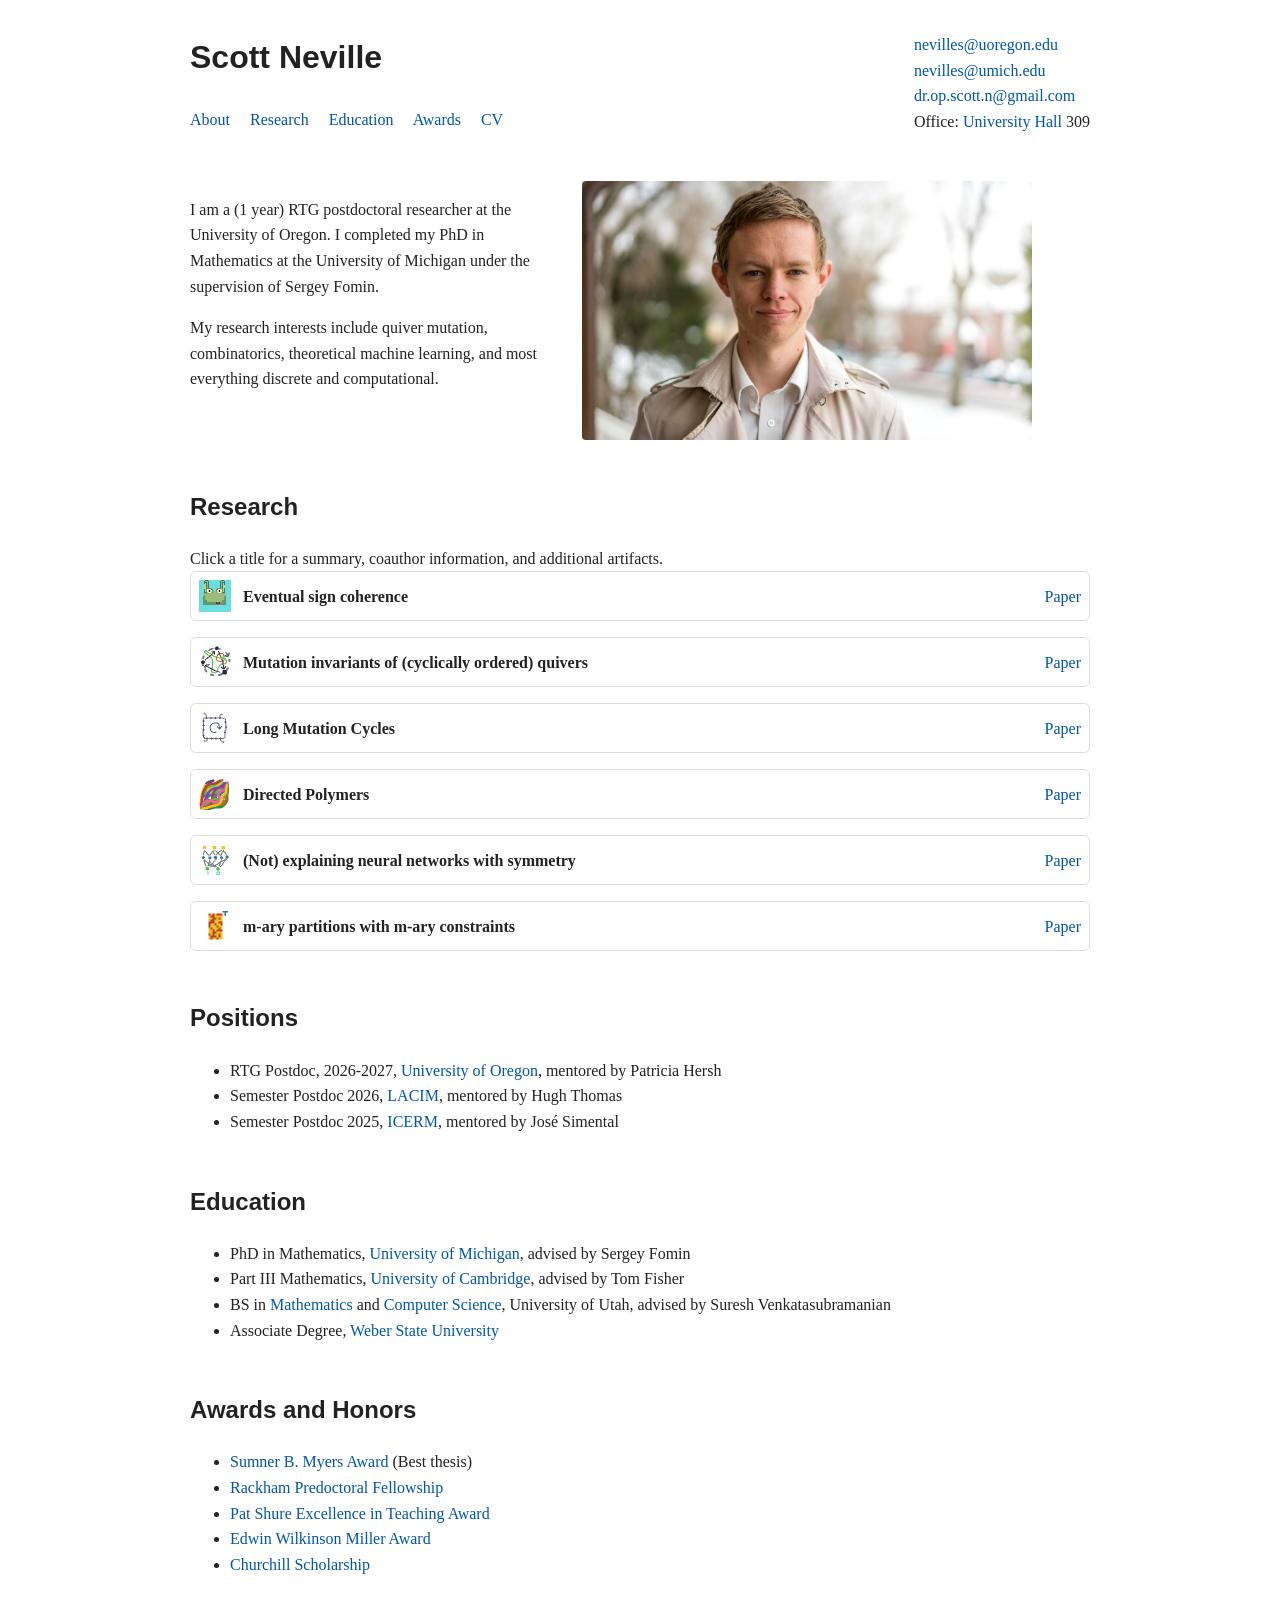
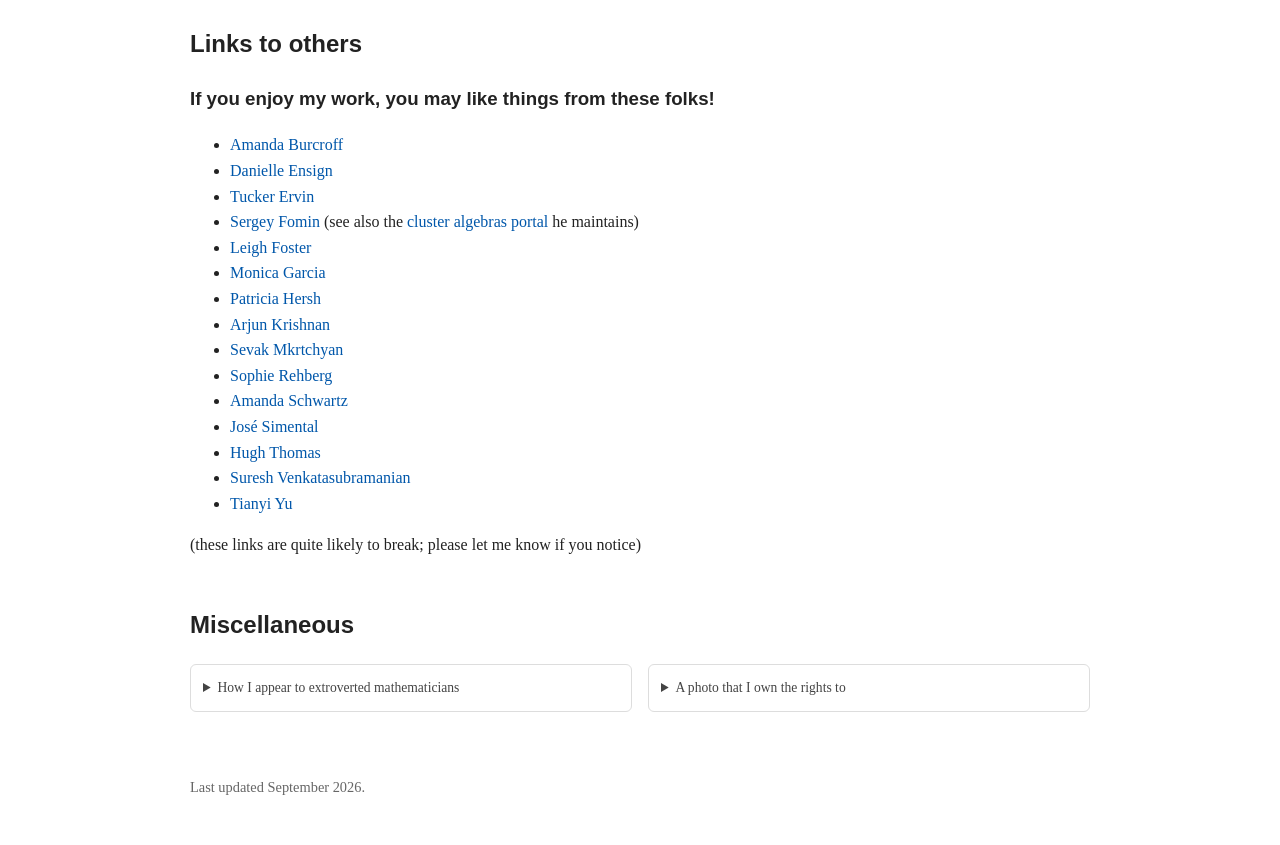
==== index.html @ 9e46d203 "more files, more links" ====
<!DOCTYPE html>
<html lang="en">
<head>
  <meta charset="utf-8">
  <meta name="viewport" content="width=device-width, initial-scale=1">
  <title>Scott Neville</title>
  <style>
    body { max-width: 900px; margin: 0 auto; padding: 2rem; font-family: Georgia, serif; line-height: 1.6; color: #222; }
    h1,h2,h3 { font-family: Arial, Helvetica, sans-serif; }
    .subtitle { color:#555; }
    nav { margin: 1.5rem 0 2rem 0; }
    nav a { margin-right: 1rem; }
    a { color:#0057aa; text-decoration:none; }
    a:hover { text-decoration:underline; }
    .profile { display:flex; gap:2rem; flex-wrap:wrap; align-items:flex-start; }
    .profile img { width:220px; max-width:100%; border-radius:4px; }
    section { margin-top:3rem; }
    footer { margin-top:4rem; color:#666; font-size:.9rem; }
    .project {margin-bottom: 1rem; border: 1px solid #ddd; border-radius: 6px; padding: 0.5rem;}
    .project summary {display: flex;align-items: center;gap: 0.75rem;cursor: pointer;font-weight: bold;}
    .project-icon {width: 32px;height: 32px;object-fit: cover;}
    .project-title {flex-grow: 1;}
    .project-link {font-weight: normal;}
    .project-content {margin-top: 1rem;}
    .coauthors {margin-top: 0;}
    .project-grid {display: grid;grid-template-columns: 200px 1fr;gap: 2rem;}
    .project-artifacts {text-align: left;}
    .project-description {text-align: left;}
    @media (max-width: 700px) {.project-grid {grid-template-columns: 1fr;}}
    .misc-grid {display: grid;grid-template-columns: 1fr 1fr;gap: 1rem;}
    .misc-card {border: 1px solid #ddd;border-radius: 6px;padding: 0.75rem;}
    .misc-card summary {cursor: pointer;font-size: 0.85rem;color: #444;}
    .misc-image {width: 100%;margin-top: 1rem;border-radius: 4px;}
    .caption {font-size: 0.8rem;margin-top: 0.5rem;}
    @media (max-width: 700px) {.misc-grid {grid-template-columns: 1fr;}}
  </style>
</head>
<body>
<header>
  <h1 style="width:60%; display:inline">Scott Neville</h1> 
  <div style="float:right">
    <a href="mailto:nevilles@uoregon.edu">nevilles@uoregon.edu</a> <br>
    <a href="mailto:nevilles@umich.edu">nevilles@umich.edu</a> <br>
    <a href="mailto:dr.op.scott.n@gmail.com">dr.op.scott.n@gmail.com</a> <br>
    Office: <a href="https://en.wikipedia.org/wiki/University_Hall_(University_of_Oregon)">University Hall</a> 309
    </div>
  <div style="width:70%"><nav>
    <a href="#about">About</a>
    <a href="#research">Research</a>
    <a href="#education">Education</a>
    <a href="#awards">Awards</a>
    <a href="files/cv.pdf">CV</a>
  </nav></div>
  
</header>
<main>
<section id="about">
  <div class="profile">
    <div style="width:40%;">
      <p>I am a (1 year) RTG postdoctoral researcher at the University of Oregon. I completed my PhD in Mathematics at the University of Michigan under the supervision of Sergey Fomin.</p>
      <p>My research interests include quiver mutation, combinatorics, theoretical machine learning, and most everything discrete and computational.</p>
    </div>
    <img src="images/ScottbyJanaUofU.jpg" alt="Scott Neville; photo credit to Jana Cunningham and the University of Utah communications team" style="float:right;width:50%">
  </div>
</section>
<section id="research">
    <h2>Research</h2>
    Click a title for a summary, coauthor information, and additional artifacts.
    <details class="project">
        <summary>
            <img class="project-icon" src=images/BROG.png alt="A cute bunny frog (BROG).">
            <span class="project-title">Eventual sign coherence</span>
            <span class="project-link">
            <a href=https://arxiv.org/abs/2605.12865>Paper</a>
            </span>
        </summary>

        <div class="project-content">
            <p class="coauthors">
            <strong>Coauthor:</strong>
            Amanda Burcroff
            </p>

            <div class="project-grid">
            <div class="project-artifacts">
                <h4>Related Links</h4>
                <ul>
                <li><a href="files/ESCslides.pdf">Slides.</a></li>
                <li><a href="https://arxiv.org/abs/1904.00971">[Gekhtman-Nakanishi 2019].</a> the paper which introduced the conjecture.</li>
                </ul>
            </div>
            <div class="project-description">
                <p>
                We subsantially resolve the Asymptotic sign coherence conjecture of Gekhtman and Nakanishi, which states that if you take a quiver with frozen vertices and mutate long enough, then it will eventually satisfy the sign coherence phenomena (which states that each mutable vertex is either a source or a sink with respect to all of the frozen vertices).
                We do this by introducing a new class of quivers, called BROG. We also resolve the asymptotic sign coherence conjecture for mutation abundant (always at least 2 arrows between the mutable vertices) 3-vertex quivers.
                </p>
    </div></div></div>
    </details>
    <details class="project">
        <summary>
            <img class="project-icon" src=images/COQ.png alt="Icon of a cyclically ordered quiver and a (knot theory) link">
            <span class="project-title"> Mutation invariants of (cyclically ordered) quivers</span>
            <span class="project-link">
            <a href=https://arxiv.org/abs/2409.17832>Paper</a>
            </span>
        </summary>

        <div class="project-content">
            <p class="coauthors">
            <strong>Coauthor:</strong>
            Sergey Fomin
            </p>

            <div class="project-grid">
            <div class="project-artifacts">
                <h4>Related Links</h4>
                <ul>
                <li><a href="https://www.sciencedirect.com/science/article/pii/S0001870826002811">[Fomin-Neville 2024] Advances of Mathematics publication</a></li>
                <li><a href="https://arxiv.org/abs/2409.17832">[Neville 2024]</a> showing acyclic are totally proper.</li>
                <li>[Neville-Thomas 2026+] showing skew-symmetrizable (in prep)</li>
                <li><a href="files/SMslides.pdf">Slides</a></li>
                <li><a href="https://github.com/DrScottN/quiver-mutation-database">Python code</a> for computing many mutation invariants, joint with Tucker Ervin</li>
                </ul>
            </div>
            <div class="project-description">
                <p>
                A cyclically ordered quiver is a quiver endowed with an additional structure of a cyclic ordering of its vertices - one might imagine drawing the vertices of the quiver on the unit circle. This structure, which naturally arises in many important applications, gives rise to new powerful mutation (semi) invariants. The invariants we find are truly mutation invariants when the cyclic ordering is 'totally proper,' we describe several families of quivers with totally proper cyclic orderings. <br>

                For quivers coming from divides, the most natural cyclic ordering leads to the Alexander polynomial of the associated knot. <br>

                I resolved an important conjecture from this paper in the follow-up. I showed that all acyclic quivers are totally proper, and thus we have new necessary conditions for a quiver to be mutation equivalent to an acyclic one. This relies heavily on a construction by <a href=https://arxiv.org/abs/1201.4270>Ahmet Seven</a>. <br>

                Additional follow-up, in preperation with Hugh Thomas, extended cyclically ordered quivers to skew-symmetrizable matrices. Preprint in preperation. <br>

                With Tucker Ervin, I developed python code for many mutation invariants, including several from this project.
                </p>
    </div></div></div>
    </details>
    <details class="project">
        <summary>
        <img class="project-icon" src=images/LMC.png alt="Icon of a long mutation cycle with some branches coming out">
        <span class="project-title"> Long Mutation Cycles</span>
        <span class="project-link">
        <a href=https://arxiv.org/pdf/2304.11505>Paper</a>
        </span>
    </summary>

    <div class="project-content">
        <p class="coauthors">
        <strong>Coauthor:</strong>
        Sergey Fomin
        </p>

        <div class="project-grid">
        <div class="project-artifacts">
            <h4>Related Links</h4>
            <ul>
            <li><a href=https://link.springer.com/article/10.1007/s00029-025-01090-1>Selecta Math Publication</a></li>
            <li><a href=files/LMCslides.pdf>Slides</a></li>
            <li><a href=https://arxiv.org/pdf/2504.06573>[Ervin-Neville 2025]</a> and <a href="https://link.springer.com/article/10.1007/s00026-026-00849-3">Annals of Combinatorics Publication</a></li>
            </ul>
        </div>
        <div class="project-description">
            <p>
            This project studies mutation cycles in quivers.
            We prove the existence of arbitrarily long cycles
            on n vertices for every fixed n ≥ 4 and construct
            large parameter families exhibiting strong rigidity
            properties. <br>
            Follow-up work with Tucker Ervin showed how this construction is part of a huge family of long mutation cycles, which can be formed by arbitrary triangular extensions of quivers with reddening sequences. This publication includes a large zoo of new, strange examples.
            </p>
    </div></div></div>
    </details>
    <details class="project">
        <summary>
            <img class="project-icon" src=images/Polymer.png alt="Icon of a big mess of strings stretched from bottom right to top left">
            <span class="project-title">Directed Polymers</span>
            <span class="project-link">
            <a href=https://arxiv.org/abs/2402.12580>Paper</a>
            </span>
        </summary>

        <div class="project-content">
            <p class="coauthors">
            <strong>Coauthors:</strong>
            Arjun Krishnan, Sevak Mkrtchyan
            </p>

            <div class="project-grid">
            <div class="project-artifacts">
                <h4>Related Links</h4>
                <ul>
                <li><a href=https://link.springer.com/article/10.1007/s10959-026-01504-6>Journal of Theoretical Probability Publication</a></li>
                <li><a href="https://github.com/arjunkc/busemann-code">Related github</a></li>
                </ul>
            </div>
            <div class="project-description">
                <p>
                In the directed polymer model, we have two different kinds of randomness being played against each other. First, we have the environment, consisting of random weights on the points in a lattice, which we resample independently after each time step. Second, a random walk, which has some preferred distribution of next 'steps' on the lattice. The model produces a distribution on the possible resulting walks from the origin, where the walk is biased by the random environment based on a parameter (the temperature). <br>
                In dimension 1, the directed polymer model is in the celebrated KPZ universality class, and for all positive temperatures, a typical polymer path shows non-Brownian KPZ scaling behavior. In dimensions 3 or larger, it is a classical fact that the polymer has two phases: Brownian behavior at high temperature, and non-Brownian behavior at low temperature. We consider the response of the polymer to an external field or tilt, and show that at fixed temperature, the polymer has Brownian behavior for some fields and non-Brownian behavior for others. In other words, the external field can induce the phase transition in the directed polymer model.
                </p>
    </div></div></div>
    </details>
    <details class="project">
        <summary>
        <img class="project-icon" src=images/NN.png alt="Icon of a simple NN">
        <span class="project-title">(Not) explaining neural networks with symmetry</span>
        <span class="project-link">
        <a href=https://dl.acm.org/doi/abs/10.1016/j.tcs.2019.11.012>Paper</a>
        </span>
    </summary>

    <div class="project-content">
        <p class="coauthors">
        <strong>Coauthors:</strong>
        Suresh Venkatasubramanian, Danielle Ensign, and Arnab Paul
        </p>

        <div class="project-grid">
        <div class="project-artifacts">
            <h4>Related Links</h4>
            <ul>
            <li><a href=files/ExplainNNslides.pdf>Slides</a></li>
            </ul>
        </div>
        <div class="project-description">
            <p>
            Neural networks often outperform intentionally designed programs for many 'real world' tasks. A natural question is if we can use a trained neural network to find a more classical algorithm in reasonable time. One theory was that neural networks work by extracting and removing invariants of the data. This begs a computational question: what are some transformations of the input data which do not change a neural networks output. We show this is generally infeasible, in the sense that determining if a neural network is invariant to some permutation of the inputs is NP-hard (even under loose definitions of invariant). 
            </p>
    </div></div></div>
    </details>
    <details class="project">
        <summary>
        <img class="project-icon" src=images/partitionT.png alt="Icon of a simple NN">
        <span class="project-title">m-ary partitions with m-ary constraints</span>
        <span class="project-link">
        <a href=https://ajc.maths.uq.edu.au/pdf/72/ajc_v72_p369.pdf>Paper</a>
        </span>
    </summary>

    <div class="project-content">
        <p class="coauthors">
        <strong>Coauthors:</strong>
        Timothy B. Flowers, James A. Sellers
        </p>

        <div class="project-grid">
        <div class="project-artifacts">
            <h4>Related Links</h4>
            <ul>
            <li><a href=https://ajc.maths.uq.edu.au/pdf/72/ajc_v72_p369.pdf>Australasian journal of combinatorics publication</a></li>
            </ul>
        </div>
        <div class="project-description">
            <p>
            The 1983 Putnam competition included a problem which asked about the number of partitions with only 2^k parts (binary partitions) with each part used at most 3 (=2^2-1) times. We generalize this to m-ary partitions (so parts m^k) with each part used at most m^j -1 times. Generating functions are very up to this task, and reveal a cute symmetry. One can interchange the roles of k and j. We give a bijection to explain this symmetry, based on a classical transposition argument for partitions with bounded sizes vs bounded number of parts. (Color the boxes and read backwards!) <br>

            Story: Timothy Flowers gave a short talk on the problem and generating function results at an AMS mathfest. I thought the problem fun, and found a bijection to explain their results over lunch.
            </p>
    </div></div></div>
    </details>
</section>
<section id="Positions">
<h2>Positions</h2>
<ul>
<li>RTG Postdoc, 2026-2027, <a href="https://naturalsciences.uoregon.edu/mathematics">University of Oregon</a>, mentored by Patricia Hersh</li>
<li>Semester Postdoc 2026, <a href="https://lacim.uqam.ca/en/index.html">LACIM</a>, mentored by Hugh Thomas</li>
<li>Semester Postdoc 2025, <a href="https://icerm.brown.edu/">ICERM</a>, mentored by José Simental</li>
</ul>
</section>
<section id="education">
<h2>Education</h2>
<ul>
<li>PhD in Mathematics, <a href="https://lsa.umich.edu/math">University of Michigan</a>, advised by Sergey Fomin</li>
<li>Part III Mathematics, <a href="https://www.maths.cam.ac.uk/">University of Cambridge</a>, advised by Tom Fisher</li>
<li>BS in <a href="https://www.math.utah.edu/">Mathematics</a> and <a href="https://www.cs.utah.edu/">Computer Science</a>, University of Utah, advised by Suresh Venkatasubramanian</li>
<li>Associate Degree, <a href="https://www.weber.edu/">Weber State University</a></li>
</ul>
</section>
<section id="awards">
<h2>Awards and Honors</h2>
<ul>
<li><a href="https://lsa.umich.edu/math/about-us/department-history/sumner-b--myers.html">Sumner B. Myers Award</a> (Best thesis)</li>
<li><a href="https://rackham.umich.edu/funding/rackham-predoctoral-fellowship-program/">Rackham Predoctoral Fellowship</a></li>
<li><a href="https://lsa.umich.edu/math/graduates/StudentAwards/department-awards/teaching-awards.html">Pat Shure Excellence in Teaching Award</a></li>
<li><a href="https://lsa.umich.edu/math/graduates/StudentAwards/department-awards.html">Edwin Wilkinson Miller Award</a></li>
<li><a href="https://www.churchillscholarship.org/">Churchill Scholarship</a></li>
</ul>
</section>
<section id="People Links">
<h2>Links to others</h2>
<h3>If you enjoy my work, you may like things from these folks! </h3>
<ul>
<li><a href="https://math.mit.edu/~amandabu/index.html">Amanda Burcroff</a></li>
<li><a href="https://www.phylliida.dev/">Danielle Ensign</a></li>
<li><a href="https://scholar.google.com/citations?user=Zv80Vn0AAAAJ&hl=en">Tucker Ervin</a></li>
<li><a href="https://websites.umich.edu/~fomin/">Sergey Fomin</a> (see also the <a href="https://websites.umich.edu/~fomin/cluster.html">cluster algebras portal</a> he maintains)</li>
<li><a href="https://mathematicleigh.com/">Leigh Foster</a></li>
<li><a href="https://sites.google.com/view/monica-garcia-math">Monica Garcia</a></li>
<li><a href="https://pages.uoregon.edu/plhersh/">Patricia Hersh</a></li>
<li><a href="https://shirleyarjun.net/homepage/">Arjun Krishnan</a></li>
<li><a href="https://sites.google.com/view/sevakmkrtchyan/">Sevak Mkrtchyan</a></li>
<li><a href="https://sophie-rehberg.de/">Sophie Rehberg</a></li>
<li><a href="https://sites.google.com/umich.edu/amandaschwartz/home">Amanda Schwartz</a></li>
<li><a href="https://sites.google.com/view/jsimental">José Simental</a></li>
<li><a href="https://hughrthomas.github.io/english.html">Hugh Thomas</a></li>
<li><a href="http://blog.geomblog.org/">Suresh Venkatasubramanian</a></li>
<li><a href="https://tianyi-math.github.io/">Tianyi Yu</a></li>
</ul> (these links are quite likely to break; please let me know if you notice)
</section>

<section id="misc">
<h2>Miscellaneous</h2>
<div class="misc-grid">
<!-- Shoes joke -->
<details class="misc-card">
<summary>
How I appear to extroverted mathematicians
</summary>
<img
src="images/shoes.jpg"
alt="Mathematics joke; a photo of my white shoes"
class="misc-image">
<p class="caption">
"The difference between an introvert and extrovert mathematician is: An introvert mathematician looks at their shoes while talking to you. An extrovert mathematician looks at your shoes.  "
</p>
<p class="caption">
Accessibility feature suggested by
<a href="https://sites.google.com/umich.edu/lukas-scheiwiller/home">
Lukas Scheiwiller
</a>.
</p>
</details>
<!-- Photo + quote -->
<details class="misc-card">
<summary>
A photo that I own the rights to
</summary>
<img
src="images/photoMe.jpg"
alt="My face! Still wearing a trench coat."
class="misc-image">
<p class="caption" style="color:white">
"They are really sleeping on you for that Field's medal"
<br>
— Olivia Strahan
<br>
"That was an amazing talk. You can tell Sergey I like your trench coat."
<br>
— Bruce Segan
</p>
</details>
</div>
</section>
</main>
<footer><p>Last updated September 2026.</p></footer>
</body>
</html>
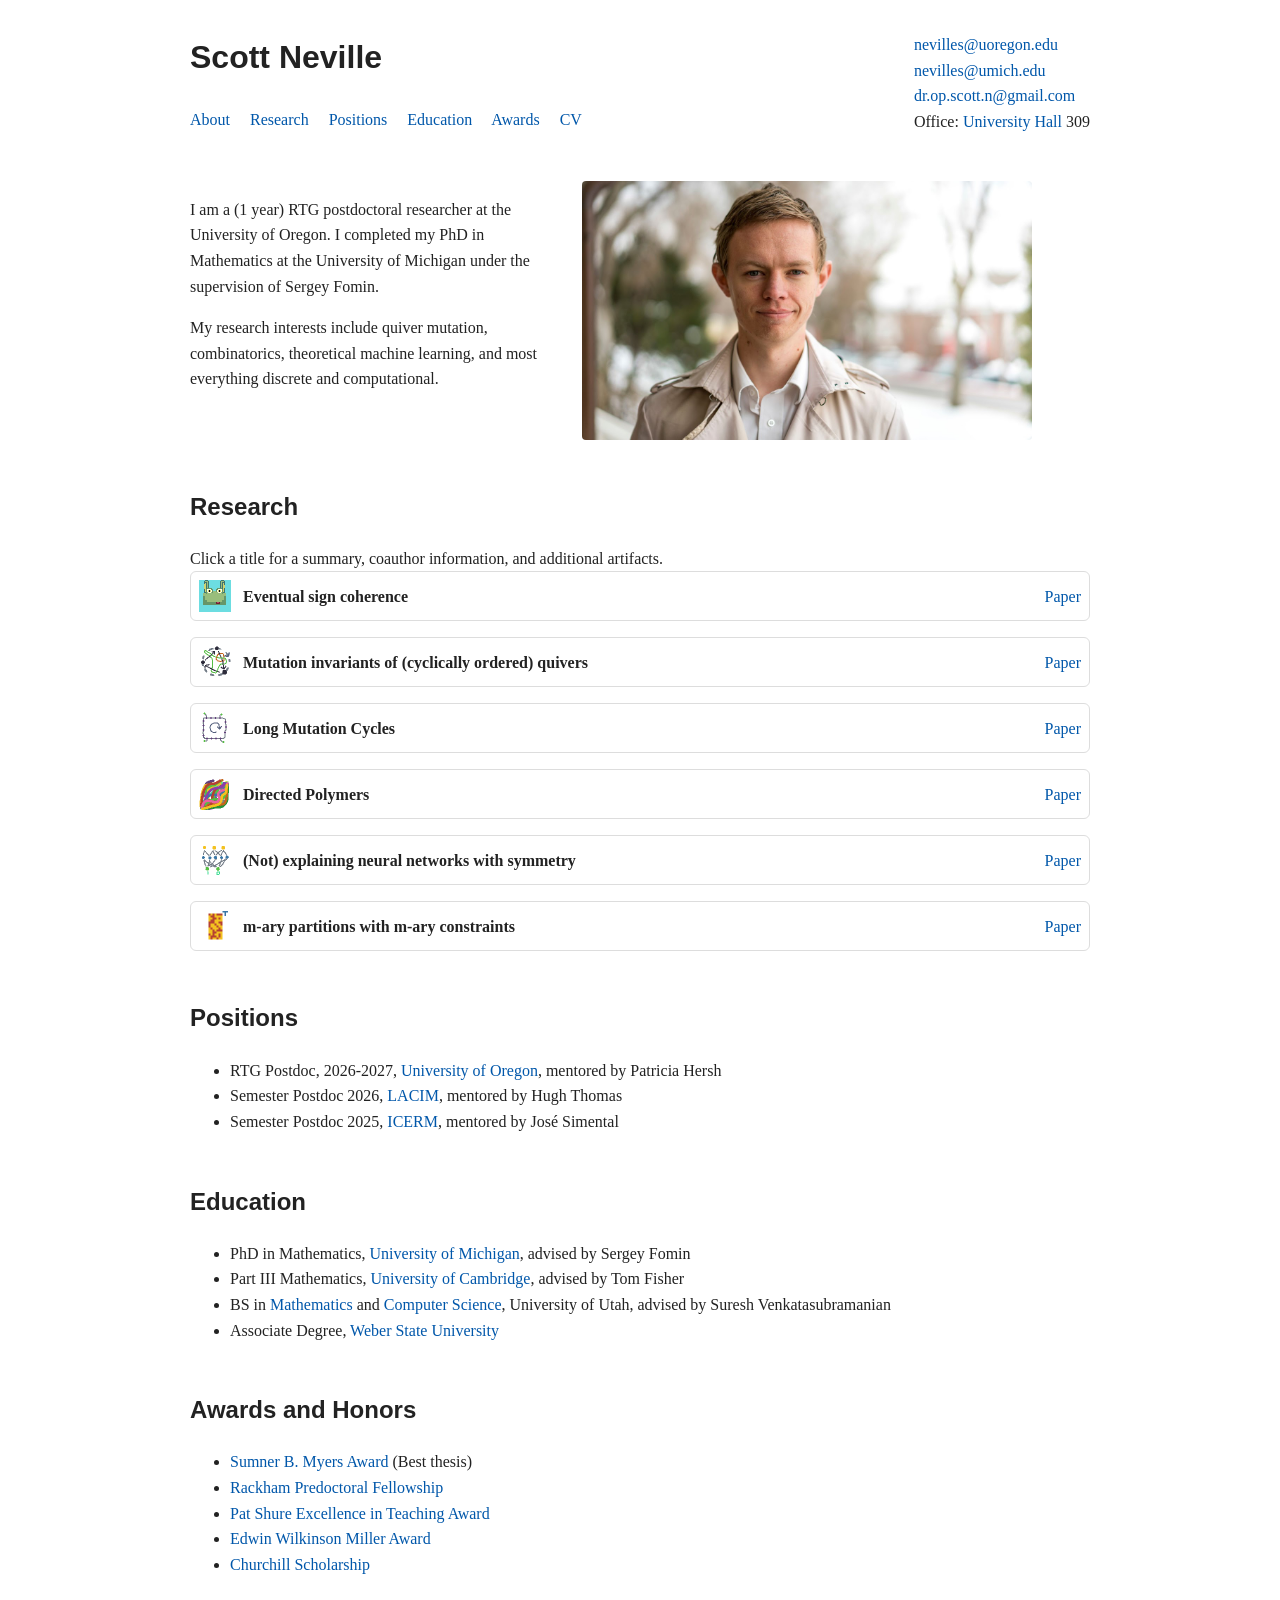
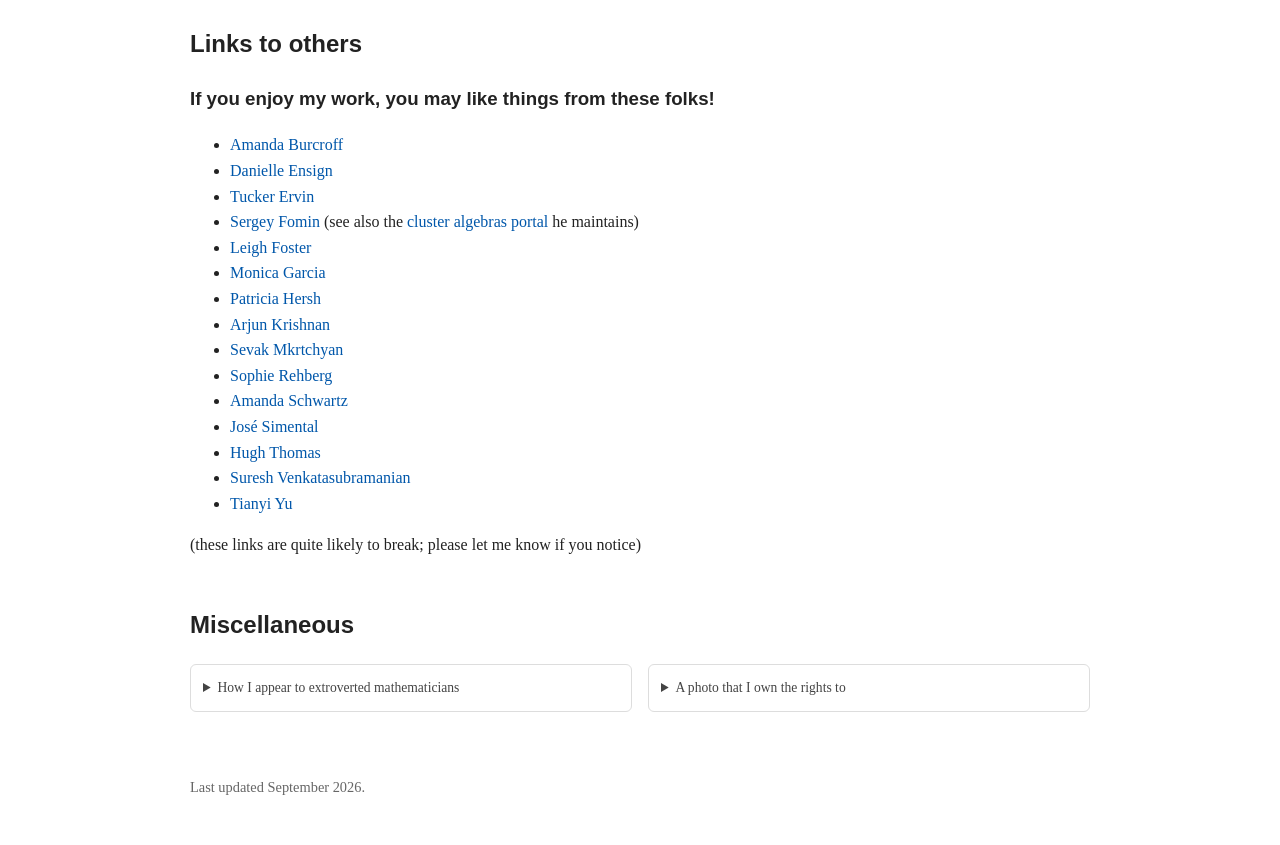
==== commit 1b7d7e0a: "updates, including cv" ====
--- a/index.html
+++ b/index.html
@@ -47,6 +47,7 @@
   <div style="width:70%"><nav>
     <a href="#about">About</a>
     <a href="#research">Research</a>
+    <a href="#positions">Positions</a>
     <a href="#education">Education</a>
     <a href="#awards">Awards</a>
     <a href="files/cv.pdf">CV</a>
@@ -260,7 +261,7 @@
     </div></div></div>
     </details>
 </section>
-<section id="Positions">
+<section id="positions">
 <h2>Positions</h2>
 <ul>
 <li>RTG Postdoc, 2026-2027, <a href="https://naturalsciences.uoregon.edu/mathematics">University of Oregon</a>, mentored by Patricia Hersh</li>
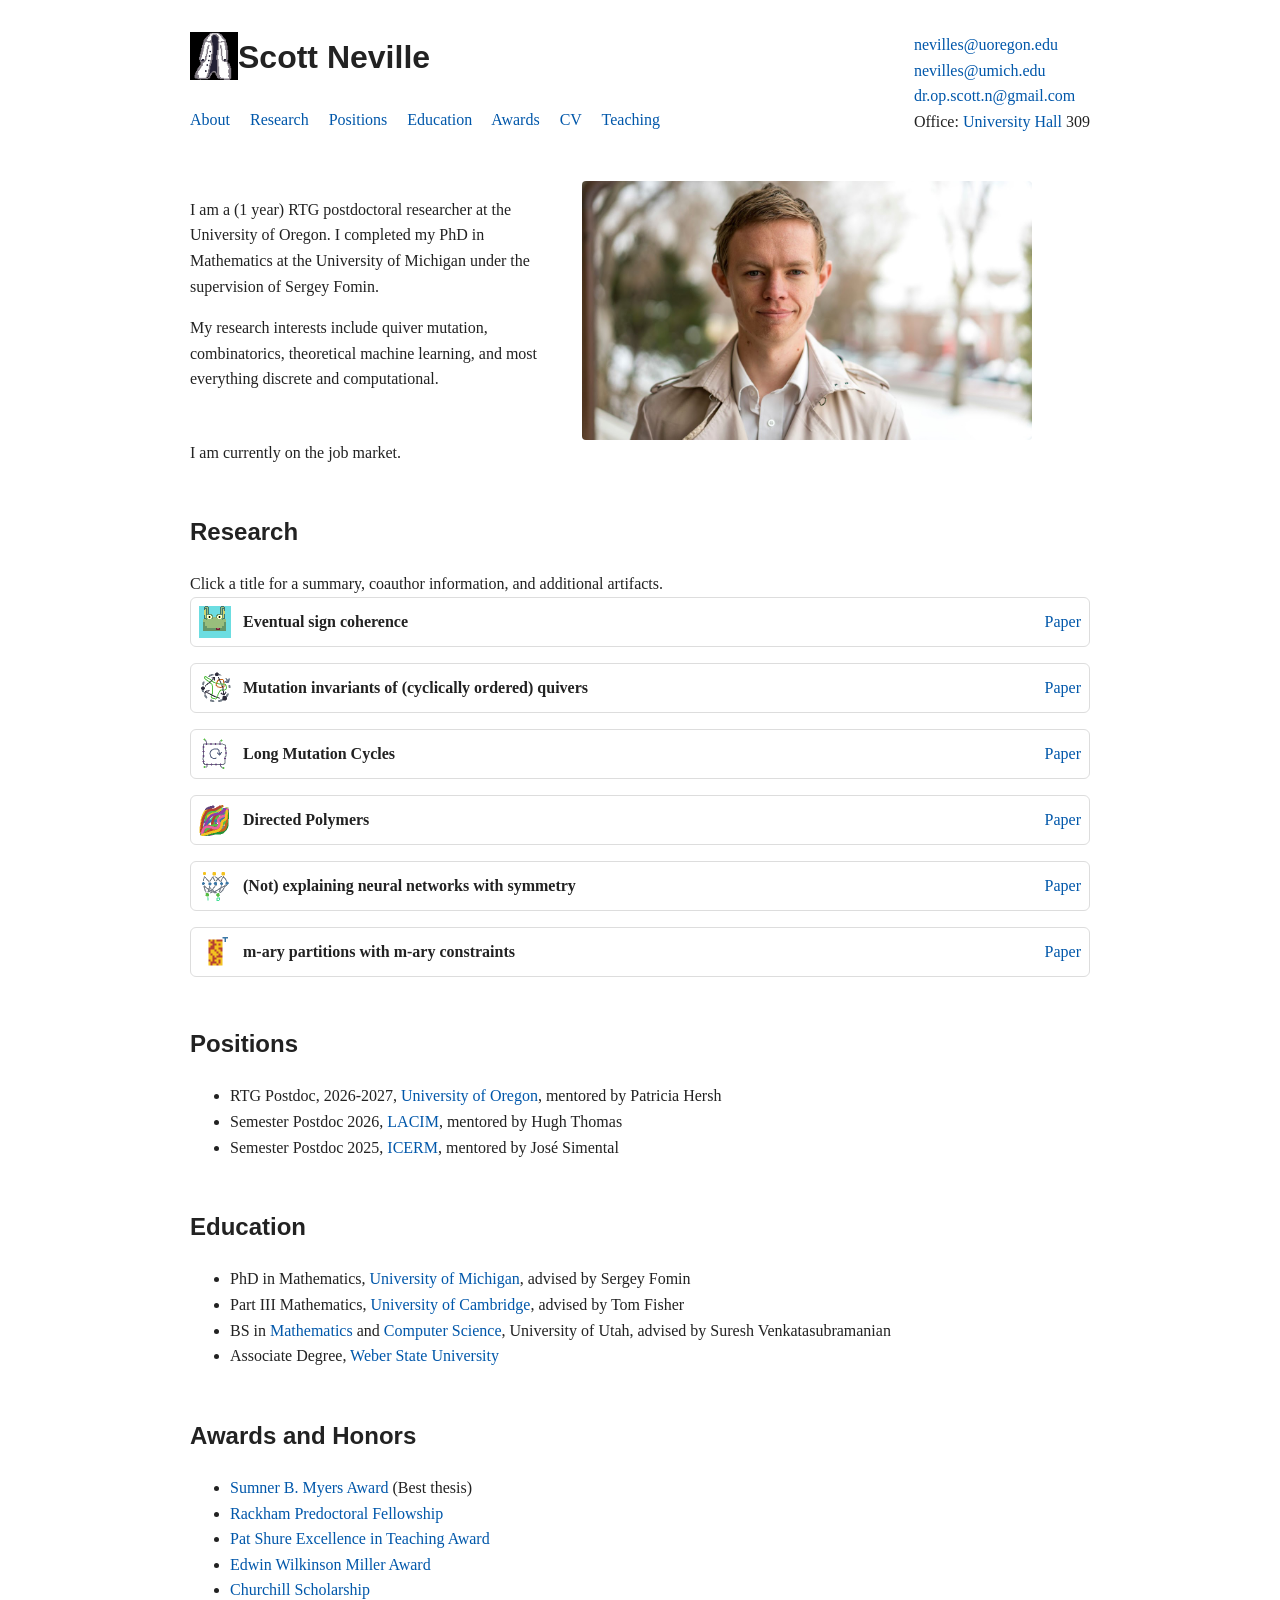
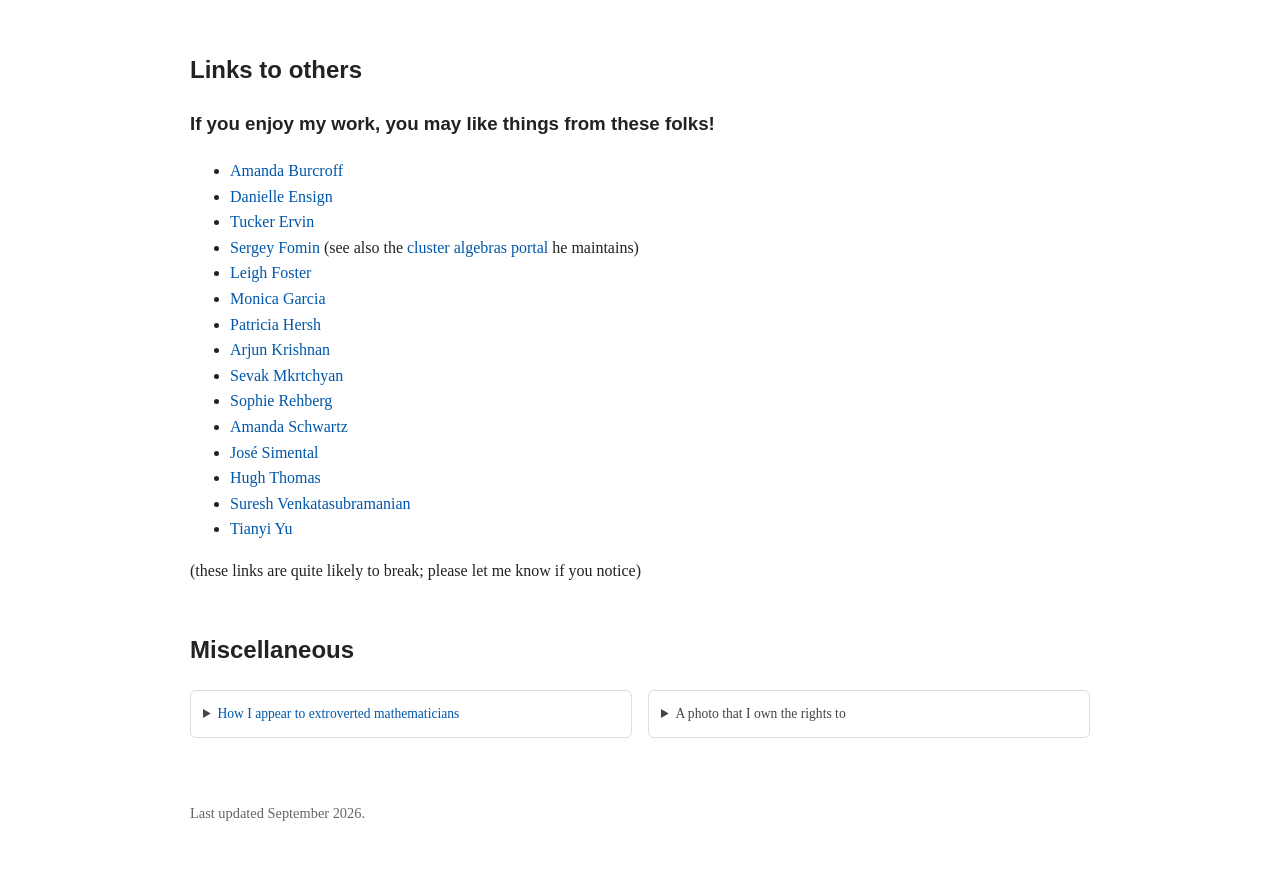
==== commit eed53c96: "style, images" ====
--- a/index.html
+++ b/index.html
@@ -4,39 +4,12 @@
   <meta charset="utf-8">
   <meta name="viewport" content="width=device-width, initial-scale=1">
   <title>Scott Neville</title>
-  <style>
-    body { max-width: 900px; margin: 0 auto; padding: 2rem; font-family: Georgia, serif; line-height: 1.6; color: #222; }
-    h1,h2,h3 { font-family: Arial, Helvetica, sans-serif; }
-    .subtitle { color:#555; }
-    nav { margin: 1.5rem 0 2rem 0; }
-    nav a { margin-right: 1rem; }
-    a { color:#0057aa; text-decoration:none; }
-    a:hover { text-decoration:underline; }
-    .profile { display:flex; gap:2rem; flex-wrap:wrap; align-items:flex-start; }
-    .profile img { width:220px; max-width:100%; border-radius:4px; }
-    section { margin-top:3rem; }
-    footer { margin-top:4rem; color:#666; font-size:.9rem; }
-    .project {margin-bottom: 1rem; border: 1px solid #ddd; border-radius: 6px; padding: 0.5rem;}
-    .project summary {display: flex;align-items: center;gap: 0.75rem;cursor: pointer;font-weight: bold;}
-    .project-icon {width: 32px;height: 32px;object-fit: cover;}
-    .project-title {flex-grow: 1;}
-    .project-link {font-weight: normal;}
-    .project-content {margin-top: 1rem;}
-    .coauthors {margin-top: 0;}
-    .project-grid {display: grid;grid-template-columns: 200px 1fr;gap: 2rem;}
-    .project-artifacts {text-align: left;}
-    .project-description {text-align: left;}
-    @media (max-width: 700px) {.project-grid {grid-template-columns: 1fr;}}
-    .misc-grid {display: grid;grid-template-columns: 1fr 1fr;gap: 1rem;}
-    .misc-card {border: 1px solid #ddd;border-radius: 6px;padding: 0.75rem;}
-    .misc-card summary {cursor: pointer;font-size: 0.85rem;color: #444;}
-    .misc-image {width: 100%;margin-top: 1rem;border-radius: 4px;}
-    .caption {font-size: 0.8rem;margin-top: 0.5rem;}
-    @media (max-width: 700px) {.misc-grid {grid-template-columns: 1fr;}}
-  </style>
+  <link rel="stylesheet" href="style.css">
+  <link rel="icon" href="images/pixeltrench4.png">
 </head>
 <body>
 <header>
+    <img src="images/pixeltrench4.png" alt="White trench coat pixel art" style="float:left;width:48px">
   <h1 style="width:60%; display:inline">Scott Neville</h1> 
   <div style="float:right">
     <a href="mailto:nevilles@uoregon.edu">nevilles@uoregon.edu</a> <br>
@@ -50,7 +23,8 @@
     <a href="#positions">Positions</a>
     <a href="#education">Education</a>
     <a href="#awards">Awards</a>
-    <a href="files/cv.pdf">CV</a>
+    <a href="files/CV.pdf">CV</a>
+    <a href="teaching.html">Teaching</a>
   </nav></div>
   
 </header>
@@ -64,6 +38,7 @@
     <img src="images/ScottbyJanaUofU.jpg" alt="Scott Neville; photo credit to Jana Cunningham and the University of Utah communications team" style="float:right;width:50%">
   </div>
 </section>
+I am currently on the job market.
 <section id="research">
     <h2>Research</h2>
     Click a title for a summary, coauthor information, and additional artifacts.
@@ -316,11 +291,11 @@
 <!-- Shoes joke -->
 <details class="misc-card">
 <summary>
-How I appear to extroverted mathematicians
+<a href=https://www.math.utah.edu/~cherk/mathjokes.html#topic1>How I appear to extroverted mathematicians</a>
 </summary>
 <img
 src="images/shoes.jpg"
-alt="Mathematics joke; a photo of my white shoes"
+alt="Mathematics joke; a photo of my white tennis shoes"
 class="misc-image">
 <p class="caption">
 "The difference between an introvert and extrovert mathematician is: An introvert mathematician looks at their shoes while talking to you. An extrovert mathematician looks at your shoes.  "
--- a/style.css
+++ b/style.css
@@ -0,0 +1,28 @@
+body { max-width: 900px; margin: 0 auto; padding: 2rem; font-family: Georgia, serif; line-height: 1.6; color: #222; }
+    h1,h2,h3 { font-family: Arial, Helvetica, sans-serif; }
+    .subtitle { color:#555; }
+    nav { margin: 1.5rem 0 2rem 0; }
+    nav a { margin-right: 1rem; }
+    a { color:#0057aa; text-decoration:none; }
+    a:hover { text-decoration:underline; }
+    .profile { display:flex; gap:2rem; flex-wrap:wrap; align-items:flex-start; }
+    .profile img { width:220px; max-width:100%; border-radius:4px; }
+    section { margin-top:3rem; }
+    footer { margin-top:4rem; color:#666; font-size:.9rem; }
+    .project {margin-bottom: 1rem; border: 1px solid #ddd; border-radius: 6px; padding: 0.5rem;}
+    .project summary {display: flex;align-items: center;gap: 0.75rem;cursor: pointer;font-weight: bold;}
+    .project-icon {width: 32px;height: 32px;object-fit: cover;}
+    .project-title {flex-grow: 1;}
+    .project-link {font-weight: normal;}
+    .project-content {margin-top: 1rem;}
+    .coauthors {margin-top: 0;}
+    .project-grid {display: grid;grid-template-columns: 200px 1fr;gap: 2rem;}
+    .project-artifacts {text-align: left;}
+    .project-description {text-align: left;}
+    @media (max-width: 700px) {.project-grid {grid-template-columns: 1fr;}}
+    .misc-grid {display: grid;grid-template-columns: 1fr 1fr;gap: 1rem;}
+    .misc-card {border: 1px solid #ddd;border-radius: 6px;padding: 0.75rem;}
+    .misc-card summary {cursor: pointer;font-size: 0.85rem;color: #444;}
+    .misc-image {width: 100%;margin-top: 1rem;border-radius: 4px;}
+    .caption {font-size: 0.8rem;margin-top: 0.5rem;}
+    @media (max-width: 700px) {.misc-grid {grid-template-columns: 1fr;}}
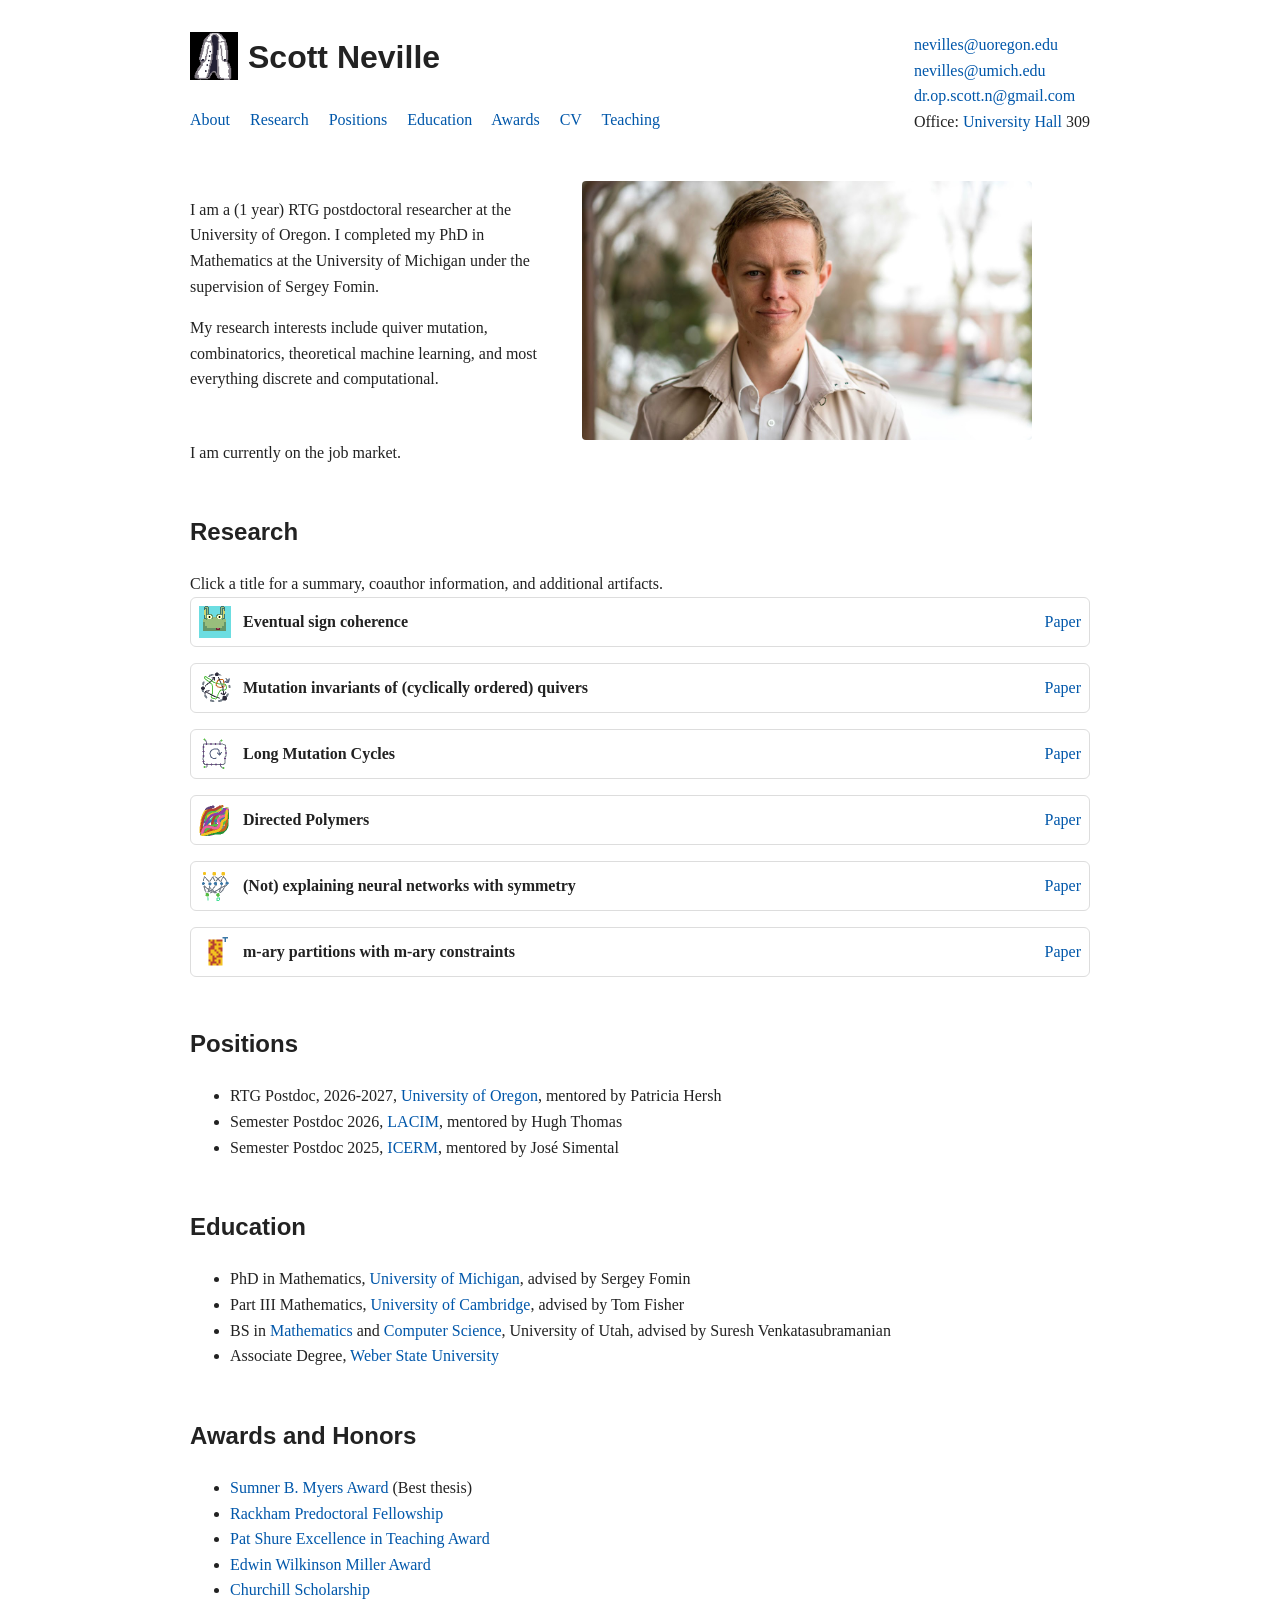
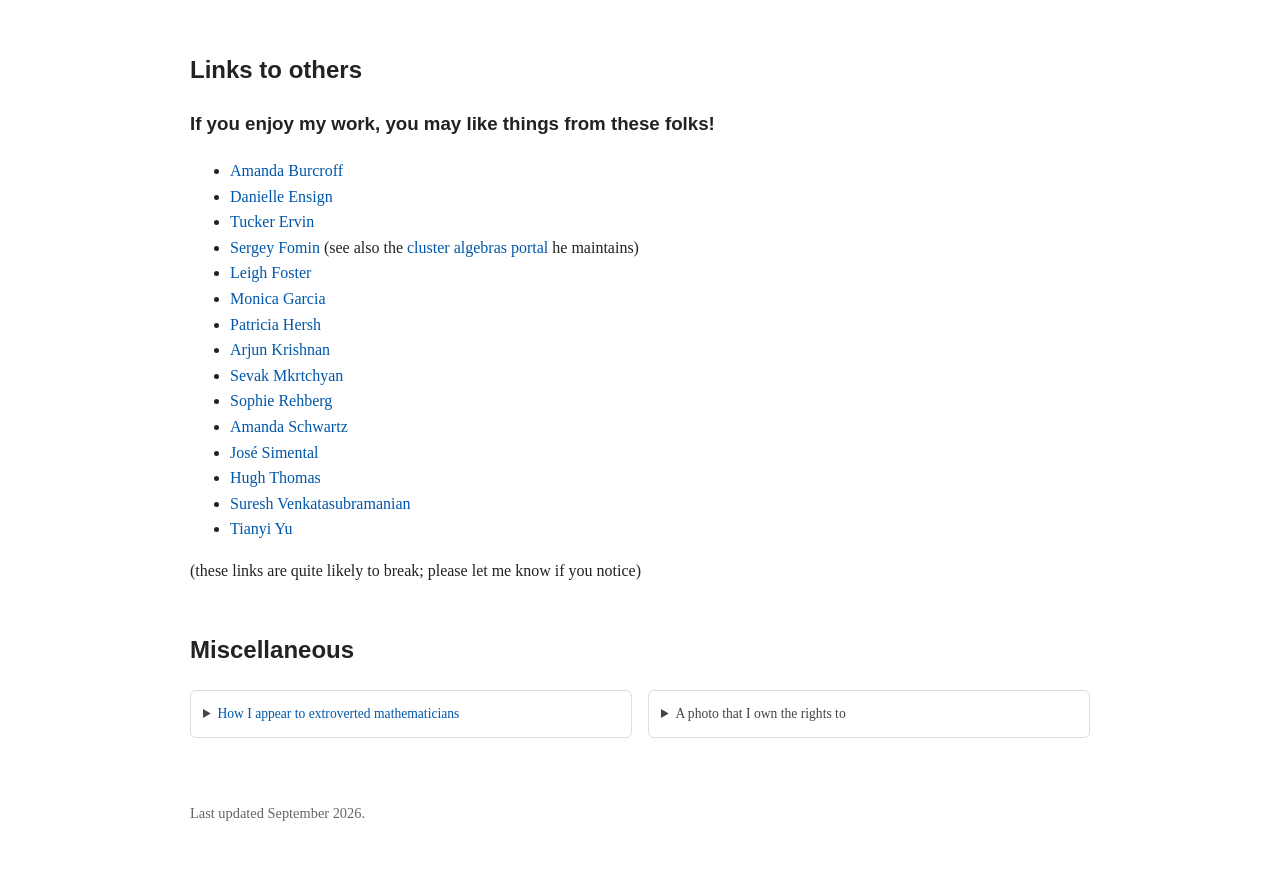
==== commit 63ffc2b3: "space, the final kerning" ====
--- a/index.html
+++ b/index.html
@@ -9,7 +9,7 @@
 </head>
 <body>
 <header>
-    <img src="images/pixeltrench4.png" alt="White trench coat pixel art" style="float:left;width:48px">
+    <img src="images/pixeltrench4.png" alt="White trench coat pixel art" style="float:left;width:48px;margin-right:10px">
   <h1 style="width:60%; display:inline">Scott Neville</h1> 
   <div style="float:right">
     <a href="mailto:nevilles@uoregon.edu">nevilles@uoregon.edu</a> <br>
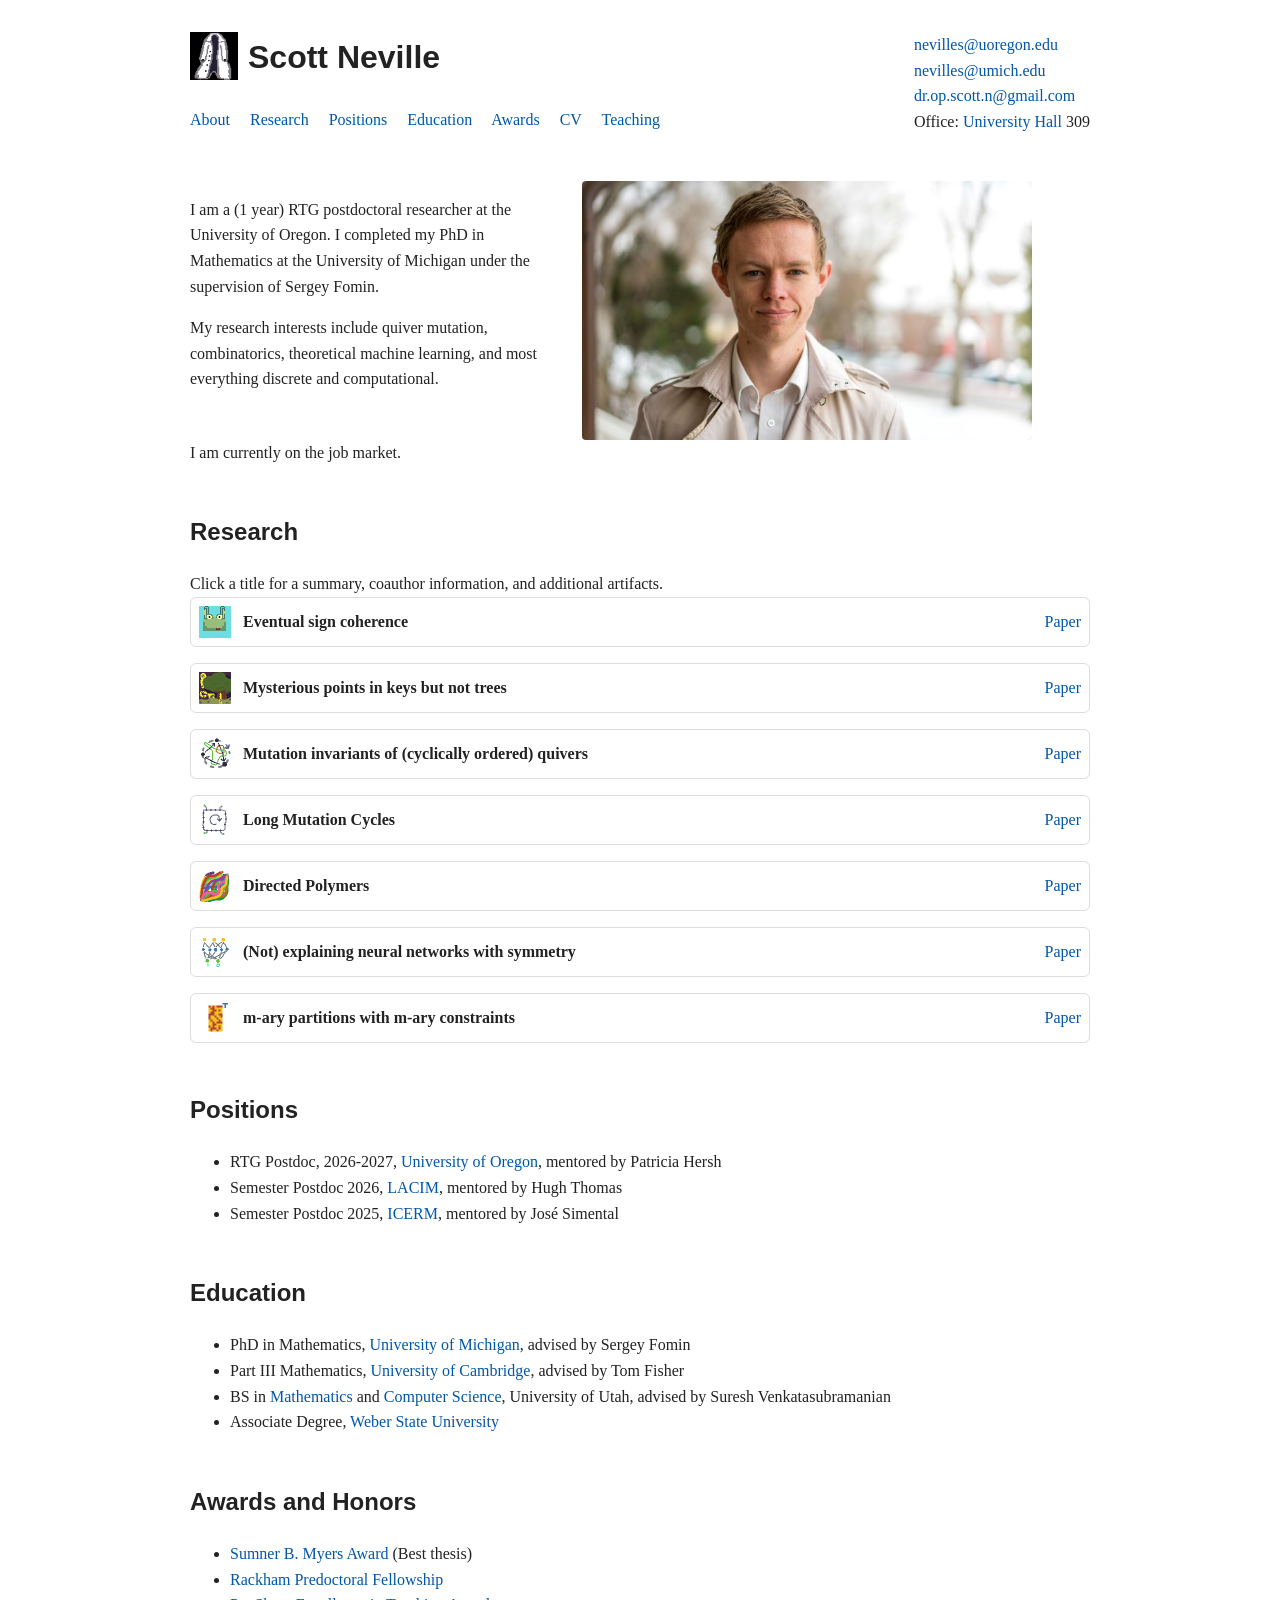
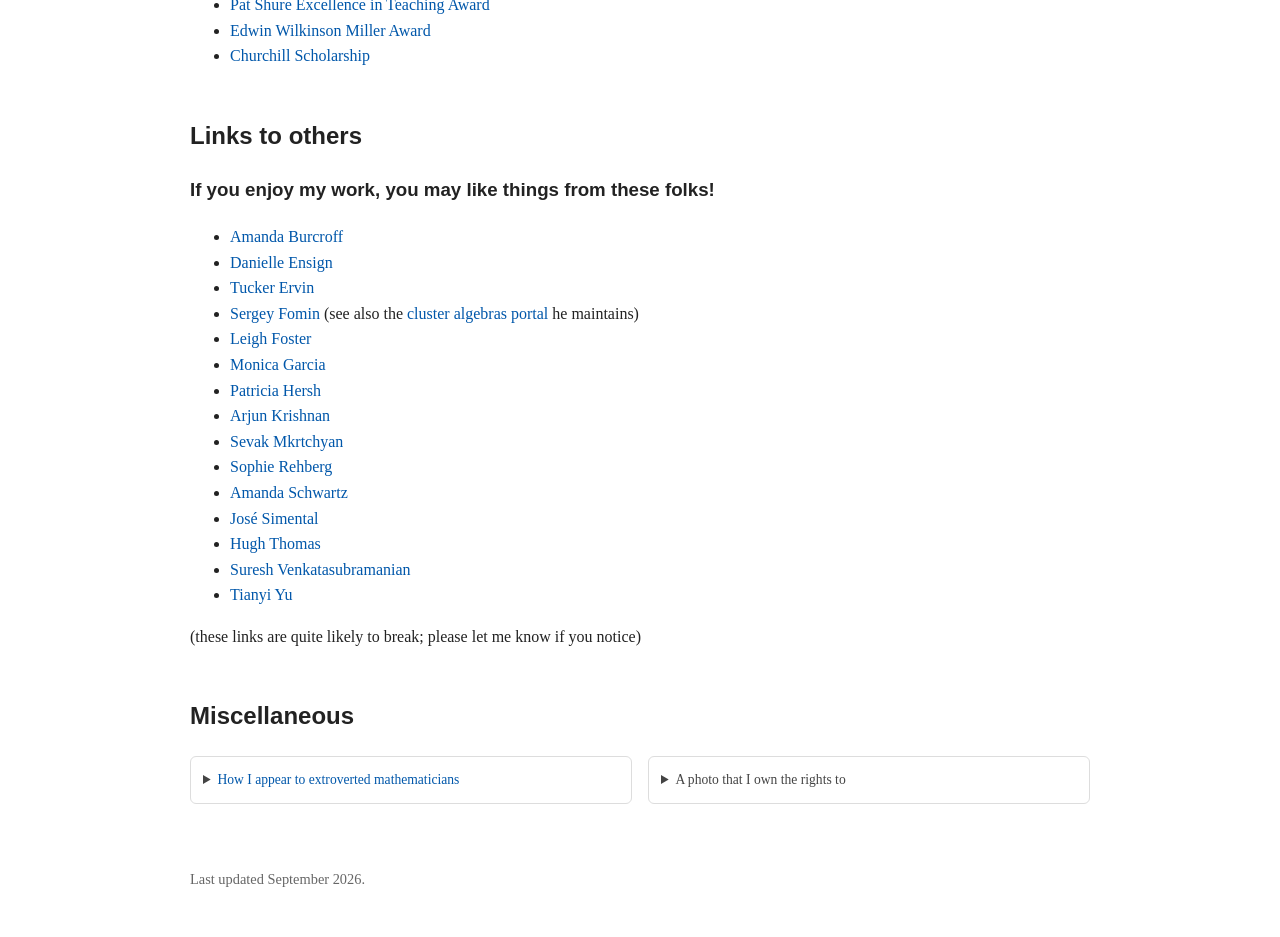
==== commit eb2825ae: "added mysterious points." ====
--- a/index.html
+++ b/index.html
@@ -23,7 +23,7 @@
     <a href="#positions">Positions</a>
     <a href="#education">Education</a>
     <a href="#awards">Awards</a>
-    <a href="files/CV.pdf">CV</a>
+    <a href="files/CV-long.pdf">CV</a>
     <a href="teaching.html">Teaching</a>
   </nav></div>
   
@@ -69,6 +69,38 @@
                 <p>
                 We subsantially resolve the Asymptotic sign coherence conjecture of Gekhtman and Nakanishi, which states that if you take a quiver with frozen vertices and mutate long enough, then it will eventually satisfy the sign coherence phenomena (which states that each mutable vertex is either a source or a sink with respect to all of the frozen vertices).
                 We do this by introducing a new class of quivers, called BROG. We also resolve the asymptotic sign coherence conjecture for mutation abundant (always at least 2 arrows between the mutable vertices) 3-vertex quivers.
+                </p>
+    </div></div></div>
+    </details>
+    <details class="project">
+        <summary>
+            <img class="project-icon" src=images/Key-not-tree.png alt="A cute bunny frog (BROG).">
+            <span class="project-title">Mysterious points in keys but not trees</span>
+            <span class="project-link">
+            <a href=https://arxiv.org/abs/2603.17890>Paper</a>
+            </span>
+        </summary>
+
+        <div class="project-content">
+            <p class="coauthors">
+            <strong>Coauthor:</strong>
+            José Simental
+            </p>
+
+            <div class="project-grid">
+            <div class="project-artifacts">
+                <h4>Related Links</h4>
+                <ul>
+                <li><a href="https://arxiv.org/abs/2402.16970">[Castronovo-Gorsky-Simental-Speyer 2024].</a> the paper which introduced the mysterious points conjecture.</li>
+                <li><a href="https://www.combinatorics.org/ojs/index.php/eljc/article/view/v31i1p16">[Ervin 2024].</a> where key quivers were introduced.</li>
+                </ul>
+            </div>
+            <div class="project-description">
+                <p>
+                There are at least two ways to describe a variety associated to a cluster algebra. One can either take the union over all seeds, selecting nonzero elements for each variable (for each seed, this gives a cluster tori. Call the union the cluster manifold), or one can directly look at maps from all cluster variables simultaneously which satisfy all of the cluster relations (the cluster variety).
+                These two choices are subtly different. Call points in the variety but not the manifold 'deep'. 
+                It was conjectured that the deep points of any locally acyclic cluster algebra would all have a simple witness of their depth; a stabilizer in the cluster dilation group.
+                We show this conjecture holds for tree quivers (without multiplicities), but fails for key quivers (this is the literal name of a class of acyclic quivers, see the related paper by Ervin).
                 </p>
     </div></div></div>
     </details>
